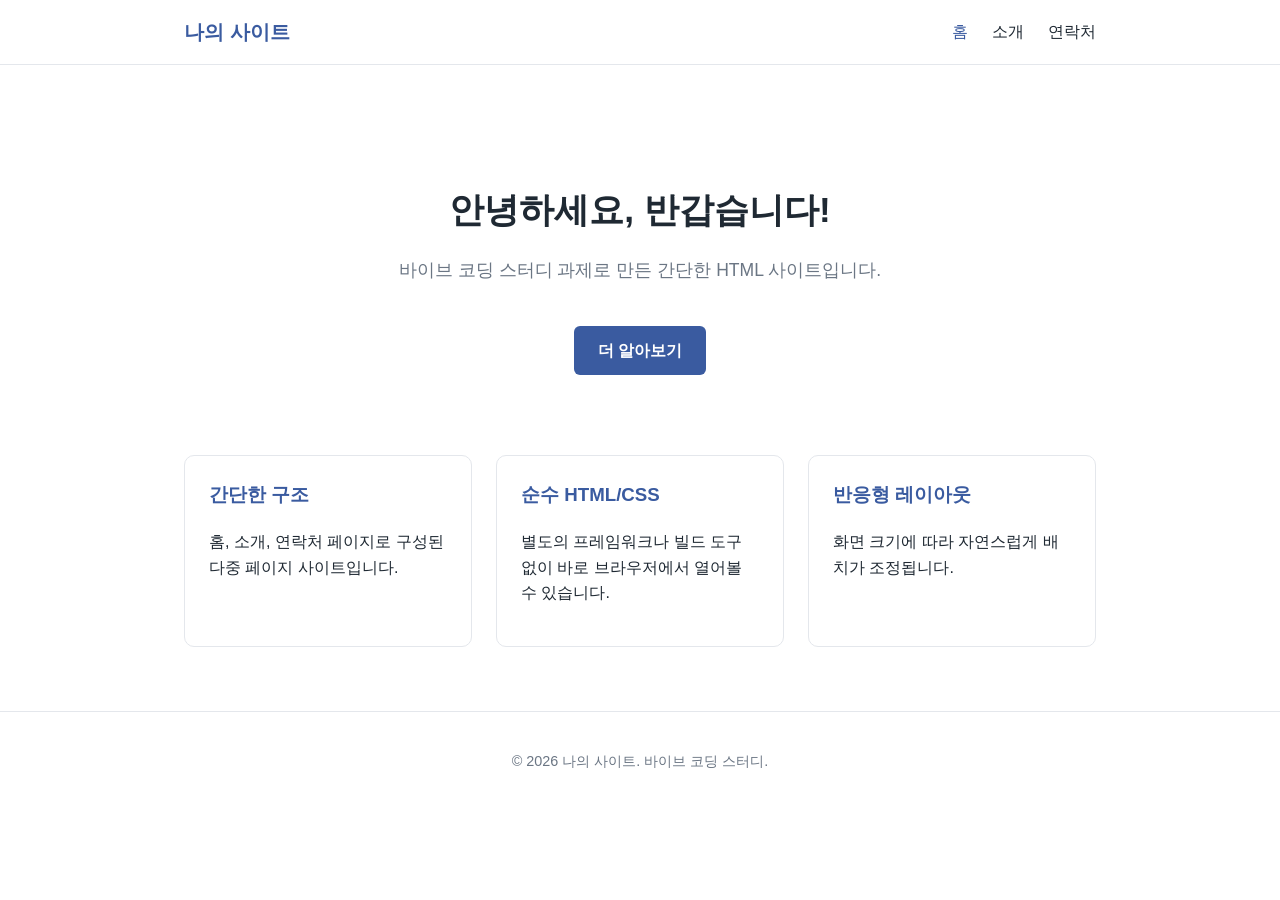
==== index.html @ b00b2cce "Add simple multi-page HTML site (home, about, contact) Co-Authored-By: Claude Sonnet 5 <noreply@anth" ====
<!DOCTYPE html>
<html lang="ko">
<head>
  <meta charset="UTF-8" />
  <meta name="viewport" content="width=device-width, initial-scale=1.0" />
  <title>홈 | 나의 사이트</title>
  <link rel="stylesheet" href="css/style.css" />
</head>
<body>
  <header>
    <div class="nav-wrap">
      <a href="index.html" class="logo">나의 사이트</a>
      <nav>
        <ul>
          <li><a href="index.html" class="active">홈</a></li>
          <li><a href="about.html">소개</a></li>
          <li><a href="contact.html">연락처</a></li>
        </ul>
      </nav>
    </div>
  </header>

  <main>
    <section class="hero">
      <h1>안녕하세요, 반갑습니다!</h1>
      <p>바이브 코딩 스터디 과제로 만든 간단한 HTML 사이트입니다.</p>
      <a href="about.html" class="btn">더 알아보기</a>
    </section>

    <section class="card-grid">
      <div class="card">
        <h3>간단한 구조</h3>
        <p>홈, 소개, 연락처 페이지로 구성된 다중 페이지 사이트입니다.</p>
      </div>
      <div class="card">
        <h3>순수 HTML/CSS</h3>
        <p>별도의 프레임워크나 빌드 도구 없이 바로 브라우저에서 열어볼 수 있습니다.</p>
      </div>
      <div class="card">
        <h3>반응형 레이아웃</h3>
        <p>화면 크기에 따라 자연스럽게 배치가 조정됩니다.</p>
      </div>
    </section>
  </main>

  <footer>
    <p>&copy; 2026 나의 사이트. 바이브 코딩 스터디.</p>
  </footer>
</body>
</html>
---- css/style.css ----
:root {
  --color-bg: #ffffff;
  --color-text: #1f2933;
  --color-primary: #3a5ba0;
  --color-primary-dark: #2c447c;
  --color-muted: #6b7684;
  --color-border: #e4e7ec;
  --max-width: 960px;
}

* {
  box-sizing: border-box;
}

body {
  margin: 0;
  font-family: "Segoe UI", "Apple SD Gothic Neo", "Malgun Gothic", sans-serif;
  color: var(--color-text);
  background: var(--color-bg);
  line-height: 1.6;
}

header {
  border-bottom: 1px solid var(--color-border);
}

.nav-wrap {
  max-width: var(--max-width);
  margin: 0 auto;
  display: flex;
  align-items: center;
  justify-content: space-between;
  padding: 1rem 1.5rem;
}

.logo {
  font-size: 1.25rem;
  font-weight: 700;
  color: var(--color-primary);
  text-decoration: none;
}

nav ul {
  list-style: none;
  display: flex;
  gap: 1.5rem;
  margin: 0;
  padding: 0;
}

nav a {
  color: var(--color-text);
  text-decoration: none;
  font-weight: 500;
}

nav a:hover,
nav a.active {
  color: var(--color-primary);
}

main {
  max-width: var(--max-width);
  margin: 0 auto;
  padding: 2.5rem 1.5rem 4rem;
}

.hero {
  text-align: center;
  padding: 3rem 1rem;
}

.hero h1 {
  font-size: 2.2rem;
  margin-bottom: 0.5rem;
}

.hero p {
  color: var(--color-muted);
  font-size: 1.1rem;
}

.btn {
  display: inline-block;
  margin-top: 1.5rem;
  padding: 0.75rem 1.5rem;
  background: var(--color-primary);
  color: #fff;
  text-decoration: none;
  border-radius: 6px;
  font-weight: 600;
  transition: background 0.15s ease;
}

.btn:hover {
  background: var(--color-primary-dark);
}

.card-grid {
  display: grid;
  grid-template-columns: repeat(auto-fit, minmax(220px, 1fr));
  gap: 1.5rem;
  margin-top: 2rem;
}

.card {
  border: 1px solid var(--color-border);
  border-radius: 10px;
  padding: 1.5rem;
}

.card h3 {
  margin-top: 0;
  color: var(--color-primary);
}

.contact-form {
  max-width: 480px;
  margin-top: 1.5rem;
  display: flex;
  flex-direction: column;
  gap: 1rem;
}

.contact-form label {
  font-weight: 600;
  font-size: 0.9rem;
}

.contact-form input,
.contact-form textarea {
  padding: 0.65rem 0.75rem;
  border: 1px solid var(--color-border);
  border-radius: 6px;
  font-family: inherit;
  font-size: 1rem;
}

.contact-form textarea {
  resize: vertical;
  min-height: 120px;
}

footer {
  border-top: 1px solid var(--color-border);
  text-align: center;
  padding: 1.5rem;
  color: var(--color-muted);
  font-size: 0.9rem;
}

@media (max-width: 600px) {
  .nav-wrap {
    flex-direction: column;
    gap: 0.75rem;
  }

  nav ul {
    gap: 1rem;
  }
}
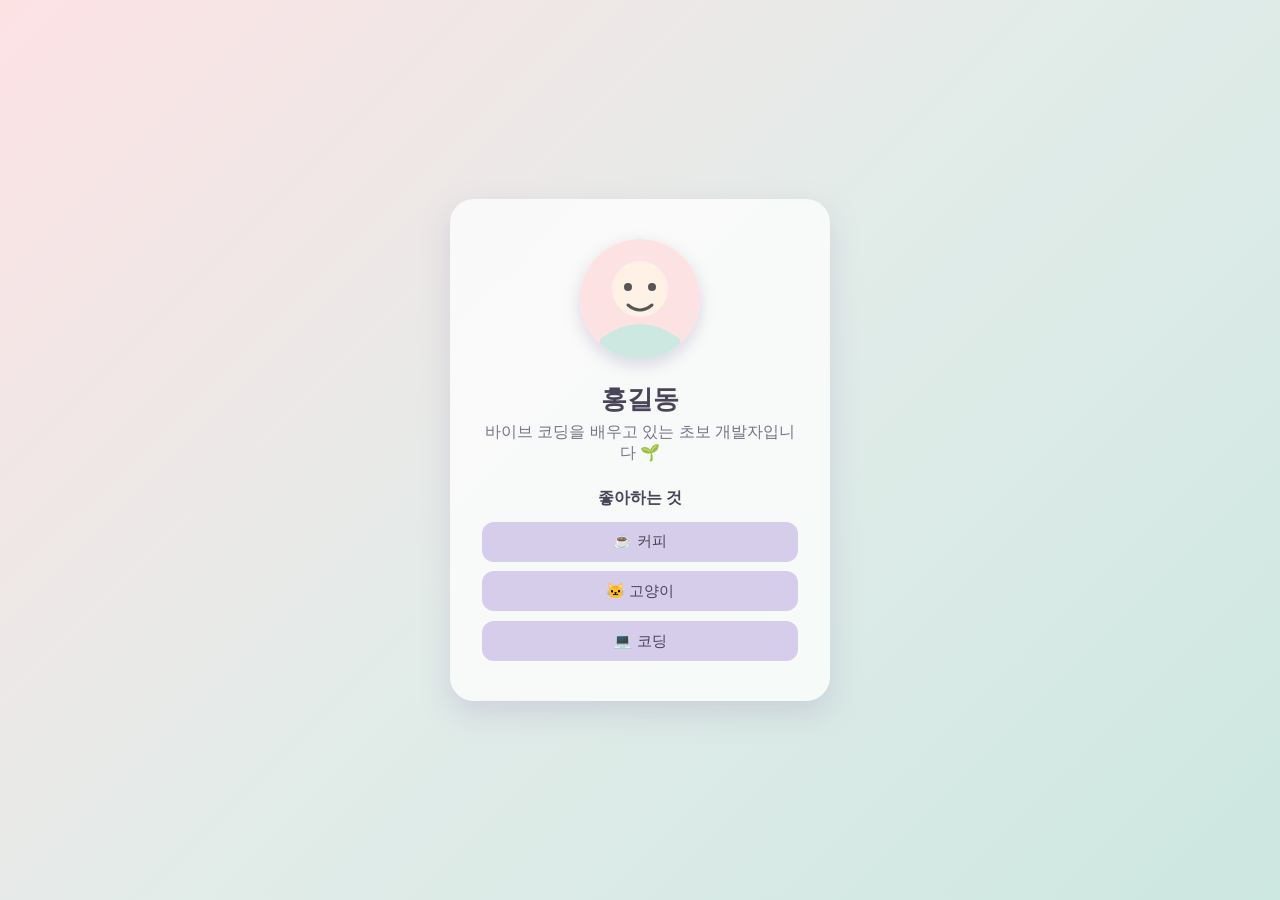
==== commit 41cbfca0: "자기소개 미니 페이지 추가 및 CLAUDE.md 작성 index.html을 이름·한 줄 소개·좋아하는 것 목록이 담긴 파스텔 스타일 자기소개 페이지로 교체. 연습 목적으로 titl" ====
--- a/index.html
+++ b/index.html
@@ -2,49 +2,108 @@
 <html lang="ko">
 <head>
   <meta charset="UTF-8" />
-  <meta name="viewport" content="width=device-width, initial-scale=1.0" />
-  <title>홈 | 나의 사이트</title>
-  <link rel="stylesheet" href="css/style.css" />
+  <!-- 연습용 초보 실수 3가지를 일부러 포함했습니다:
+       1) <title> 태그 없음
+       2) 아래 <img>에 alt 속성 없음
+       3) 모바일 viewport 메타 태그 없음 -->
+  <style>
+    :root {
+      --pastel-pink: #fde2e4;
+      --pastel-peach: #fff1e6;
+      --pastel-mint: #cde7e1;
+      --pastel-lavender: #e2ece9;
+      --pastel-purple: #d6cdea;
+      --text-main: #4a4458;
+      --text-muted: #7a7488;
+    }
+
+    * {
+      box-sizing: border-box;
+    }
+
+    body {
+      margin: 0;
+      min-height: 100vh;
+      display: flex;
+      align-items: center;
+      justify-content: center;
+      font-family: "Segoe UI", "Apple SD Gothic Neo", "Malgun Gothic", sans-serif;
+      background: linear-gradient(135deg, var(--pastel-pink), var(--pastel-lavender), var(--pastel-mint));
+      color: var(--text-main);
+      padding: 2rem 1rem;
+    }
+
+    .profile-card {
+      background: rgba(255, 255, 255, 0.75);
+      border-radius: 24px;
+      padding: 2.5rem 2rem;
+      max-width: 380px;
+      width: 100%;
+      text-align: center;
+      box-shadow: 0 12px 30px rgba(150, 130, 180, 0.25);
+    }
+
+    .avatar {
+      border-radius: 50%;
+      background: var(--pastel-peach);
+      box-shadow: 0 6px 16px rgba(150, 130, 180, 0.3);
+    }
+
+    .name {
+      margin: 1.2rem 0 0.3rem;
+      font-size: 1.6rem;
+      font-weight: 700;
+      color: var(--text-main);
+    }
+
+    .intro {
+      margin: 0 0 1.5rem;
+      color: var(--text-muted);
+      font-size: 1rem;
+    }
+
+    .favorites-title {
+      font-size: 1rem;
+      font-weight: 700;
+      margin-bottom: 0.8rem;
+      color: var(--text-main);
+    }
+
+    .favorites {
+      list-style: none;
+      margin: 0;
+      padding: 0;
+      display: flex;
+      flex-direction: column;
+      gap: 0.6rem;
+    }
+
+    .favorites li {
+      background: var(--pastel-purple);
+      border-radius: 12px;
+      padding: 0.6rem 1rem;
+      font-size: 0.95rem;
+      color: var(--text-main);
+    }
+  </style>
 </head>
 <body>
-  <header>
-    <div class="nav-wrap">
-      <a href="index.html" class="logo">나의 사이트</a>
-      <nav>
-        <ul>
-          <li><a href="index.html" class="active">홈</a></li>
-          <li><a href="about.html">소개</a></li>
-          <li><a href="contact.html">연락처</a></li>
-        </ul>
-      </nav>
-    </div>
-  </header>
+  <div class="profile-card">
+    <img
+      class="avatar"
+      width="120"
+      height="120"
+      src="data:image/svg+xml,%3Csvg xmlns='http://www.w3.org/2000/svg' viewBox='0 0 120 120'%3E%3Ccircle cx='60' cy='60' r='60' fill='%23FDE2E4'/%3E%3Ccircle cx='60' cy='50' r='28' fill='%23FFF1E6'/%3E%3Ccircle cx='48' cy='48' r='4' fill='%23555'/%3E%3Ccircle cx='72' cy='48' r='4' fill='%23555'/%3E%3Cpath d='M48 66 Q60 76 72 66' stroke='%23555' stroke-width='3' fill='none' stroke-linecap='round'/%3E%3Cpath d='M20 100 Q60 70 100 100 L100 120 L20 120 Z' fill='%23CDE7E1'/%3E%3C/svg%3E"
+    />
+    <h1 class="name">홍길동</h1>
+    <p class="intro">바이브 코딩을 배우고 있는 초보 개발자입니다 🌱</p>
 
-  <main>
-    <section class="hero">
-      <h1>안녕하세요, 반갑습니다!</h1>
-      <p>바이브 코딩 스터디 과제로 만든 간단한 HTML 사이트입니다.</p>
-      <a href="about.html" class="btn">더 알아보기</a>
-    </section>
-
-    <section class="card-grid">
-      <div class="card">
-        <h3>간단한 구조</h3>
-        <p>홈, 소개, 연락처 페이지로 구성된 다중 페이지 사이트입니다.</p>
-      </div>
-      <div class="card">
-        <h3>순수 HTML/CSS</h3>
-        <p>별도의 프레임워크나 빌드 도구 없이 바로 브라우저에서 열어볼 수 있습니다.</p>
-      </div>
-      <div class="card">
-        <h3>반응형 레이아웃</h3>
-        <p>화면 크기에 따라 자연스럽게 배치가 조정됩니다.</p>
-      </div>
-    </section>
-  </main>
-
-  <footer>
-    <p>&copy; 2026 나의 사이트. 바이브 코딩 스터디.</p>
-  </footer>
+    <h2 class="favorites-title">좋아하는 것</h2>
+    <ul class="favorites">
+      <li>☕ 커피</li>
+      <li>🐱 고양이</li>
+      <li>💻 코딩</li>
+    </ul>
+  </div>
 </body>
 </html>
